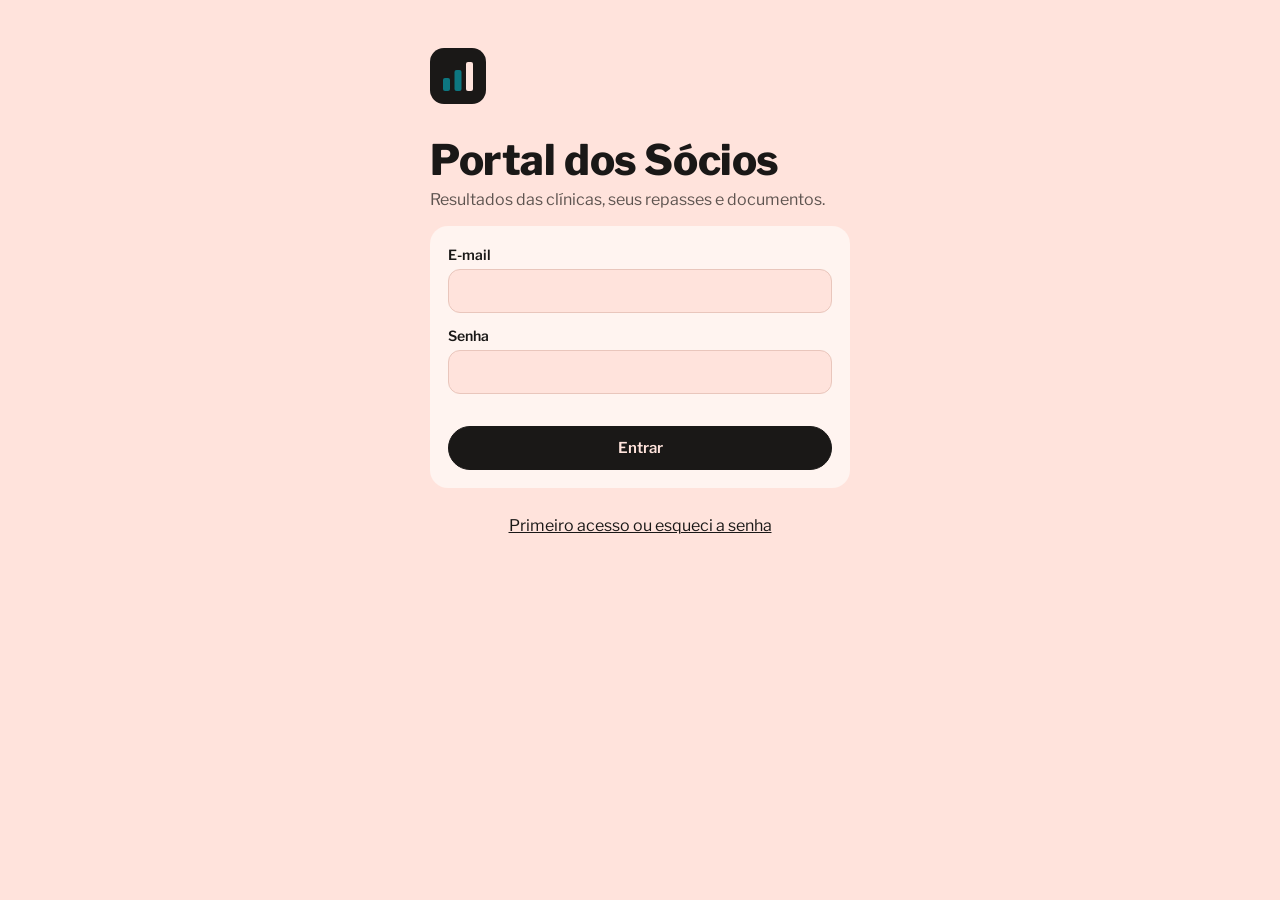
==== index.html @ 08fd9fea "Mês atual com venda, cobrança e metas do painel Dashboards Orthopride Co-Authored-By: Claude Opus 5." ====
<!DOCTYPE html>
<html lang="pt-BR">
<head>
<meta charset="utf-8">
<meta name="viewport" content="width=device-width,initial-scale=1,viewport-fit=cover">
<meta name="theme-color" content="#ffe3dc">
<meta name="apple-mobile-web-app-capable" content="yes">
<meta name="apple-mobile-web-app-title" content="Sócios">
<link rel="manifest" href="manifest.webmanifest">
<link rel="icon" href="icon.svg" type="image/svg+xml">
<link rel="apple-touch-icon" href="icon-192.png">
<title>Portal dos Sócios</title>
<link rel="preconnect" href="https://fonts.googleapis.com">
<link href="https://fonts.googleapis.com/css2?family=Libre+Franklin:wght@400;500;600;800&display=swap" rel="stylesheet">
<style>
/* VOICE: boletim financeiro de bolso, calmo e direto, para sócios conferirem dinheiro no celular.
   IDEA: um extrato: o que você investiu, o que já recebeu e o que ainda falta, mês a mês.
   PICTURE: barras mensais da sua parte, verde-azulado o que foi pago, vinho o que falta.
   COLOUR and TYPE: fundo rosa claro, tinta escura, teal = recebido/positivo, claret = pendente/negativo; Libre Franklin.
   LAYOUT: uma coluna no celular com navegação embaixo; duas colunas a partir de 900px. */
:root{color-scheme:light dark;
--bg:light-dark(#ffe3dc,#1c1512);--card:light-dark(#fff4f0,#271e1a);--ink:light-dark(#1a1817,#f5ece8);
--mut:light-dark(#5e5450,#b7aaa4);--line:light-dark(#e9c6bc,#3d302b);
--pos:light-dark(#0d7680,#3fb3bd);--neg:light-dark(#990f3d,#ef6d93);--chip:light-dark(#f7d2c7,#33261f);
--negbg:light-dark(#f9d0d9,#3a1b24)}
*{box-sizing:border-box;min-width:0}
html{-webkit-text-size-adjust:100%}
body{margin:0;background:var(--bg);color:var(--ink);font:16px/1.5 "Libre Franklin",system-ui,sans-serif;overflow-x:clip;-webkit-font-smoothing:antialiased}
.wrap{max-width:1100px;margin:0 auto;padding:0 max(4vw,16px) calc(96px + env(safe-area-inset-bottom))}
.top{display:flex;align-items:center;gap:10px;padding:calc(12px + env(safe-area-inset-top)) 0 8px}
.top .who{flex:1;font-weight:800;font-size:17px;line-height:1.2}
.top .who small{display:block;font-weight:400;color:var(--mut);font-size:13px}
h1{font-size:clamp(28px,7vw,42px);line-height:1.08;font-weight:800;margin:14px 0 6px;text-wrap:balance;letter-spacing:-.01em}
h2{font-size:19px;font-weight:800;margin:0 0 4px;line-height:1.25}
h3{font-size:16px;font-weight:800;margin:0}
.sub{color:var(--mut);margin:0 0 14px}
.note{color:var(--mut);font-size:14px;margin:0 0 12px}
.card{background:var(--card);border-radius:18px;padding:18px}
.grid{display:grid;gap:14px;grid-template-columns:minmax(0,1fr);margin-top:14px}
@media(min-width:900px){.grid.two{grid-template-columns:minmax(0,1.2fr) minmax(0,1fr)}.span{grid-column:1/-1}}
.kpis{display:grid;grid-template-columns:repeat(2,minmax(0,1fr));gap:10px}
@media(min-width:700px){.kpis{grid-template-columns:repeat(4,minmax(0,1fr))}}
.kpi{background:var(--card);border-radius:16px;padding:14px}
.kpi .l{font-size:14px;color:var(--mut)}
.kpi .v{font-size:clamp(20px,5.4vw,27px);font-weight:800;white-space:nowrap;line-height:1.2;margin:2px 0}
.kpi .d{white-space:normal}
.kpi.alert{background:var(--negbg)}.kpi.alert .v,.kpi.alert .l{color:var(--neg)}
.d{font-size:13px;font-weight:600;white-space:nowrap}
.good{color:var(--pos)}.bad{color:var(--neg)}.mut{color:var(--mut)}
.btn{display:inline-flex;align-items:center;justify-content:center;gap:8px;min-height:44px;padding:0 18px;border-radius:22px;border:1.5px solid var(--ink);background:transparent;color:var(--ink);font:600 15px "Libre Franklin",sans-serif;cursor:pointer;white-space:nowrap;text-decoration:none}
.btn.solid{background:var(--ink);color:var(--bg)}
.btn.small{min-height:36px;padding:0 12px;font-size:14px}
.btn.danger{border-color:var(--neg);color:var(--neg)}
.btn:disabled{opacity:.5;cursor:default}
.btn svg{width:18px;height:18px}
.link{background:none;border:0;color:var(--ink);text-decoration:underline;font:inherit;cursor:pointer;padding:10px 0;min-height:44px}
:focus-visible{outline:3px solid var(--pos);outline-offset:2px}
.scroll{display:flex;gap:8px;overflow-x:auto;scrollbar-width:none;padding:4px 0}
.scroll::-webkit-scrollbar{display:none}
.chip{flex:none;min-height:40px;padding:0 14px;border-radius:20px;border:0;background:var(--chip);color:var(--ink);font:500 14px "Libre Franklin",sans-serif;cursor:pointer;white-space:nowrap}
.chip[aria-pressed=true]{background:var(--ink);color:var(--bg);font-weight:600}
.banner{background:var(--negbg);color:var(--neg);border-radius:16px;padding:14px 16px;margin-top:14px;display:flex;gap:12px;align-items:flex-start}
.banner svg{flex:none;width:22px;height:22px;margin-top:2px}
.banner b{font-weight:800}
.li{display:flex;justify-content:space-between;align-items:center;gap:12px;padding:11px 0;border-bottom:1px solid var(--line);font-size:15px}
.li:last-child{border-bottom:0}
.li .r{text-align:right;white-space:nowrap;font-weight:600}
.li .t{min-width:0;flex:1}.li .t small{display:block;color:var(--mut);font-size:13px}
.tag{display:inline-block;font-size:12px;font-weight:600;padding:2px 8px;border-radius:10px;background:var(--chip);white-space:nowrap}
.tag.neg{background:var(--negbg);color:var(--neg)}.tag.pos{color:var(--pos)}
.clin{display:block;width:100%;text-align:left;background:var(--card);border:0;border-radius:16px;padding:16px;color:inherit;font:inherit;cursor:pointer;margin-bottom:10px}
.clin .row1{display:flex;justify-content:space-between;gap:10px;align-items:baseline}
.clin .nm{font-weight:800;font-size:17px}
.clin .meta{color:var(--mut);font-size:14px;margin-top:2px}
.meter{height:10px;border-radius:5px;background:var(--chip);overflow:hidden;margin:10px 0 4px}
.meter i{display:block;height:100%;background:var(--pos);border-radius:5px;transition:width .6s ease}
.fig{position:relative;height:220px}.fig>svg{position:absolute;inset:0;width:100%;height:100%;overflow:visible}
.legend{display:flex;flex-wrap:wrap;gap:4px 16px;font-size:14px;margin-bottom:8px}
.key{display:inline-flex;align-items:center;gap:6px;white-space:nowrap}
.key i{width:12px;height:12px;border-radius:3px;display:inline-block}
.tbl{overflow-x:auto}
table{border-collapse:collapse;width:100%;font-size:14px}
th,td{padding:8px 10px;text-align:right;white-space:nowrap;border-bottom:1px solid var(--line)}
th:first-child,td:first-child{text-align:left}
th{font-weight:600;color:var(--mut)}
.filtros{display:grid;grid-template-columns:repeat(2,minmax(0,1fr));gap:0 10px}
@media(min-width:900px){.filtros{grid-template-columns:repeat(6,minmax(0,1fr))}}
.filtros .f{margin-bottom:8px}
table.grade td a{color:var(--ink);font-weight:600}
table.grade th:nth-child(2),table.grade td:nth-child(2){text-align:left}
.wrap.largo{max-width:1280px}
table.grade tbody tr.pend td:first-child{box-shadow:inset 3px 0 0 var(--neg)}
table.grade tfoot td{font-weight:800;border-bottom:0;border-top:2px solid var(--ink)}
@media(max-width:760px){
 .tbl{overflow:visible}
 table.grade thead{display:none}
 table.grade,table.grade tbody,table.grade tfoot{display:block}
 table.grade tr{display:grid;grid-template-columns:repeat(3,minmax(0,1fr));gap:2px 10px;padding:12px 0 12px 12px;border-bottom:1px solid var(--line)}
 table.grade tbody tr.pend{box-shadow:inset 3px 0 0 var(--neg)}
 table.grade tbody tr.pend td:first-child{box-shadow:none}
 table.grade td{display:flex;flex-direction:column;align-items:flex-start;text-align:left;border:0;padding:3px 0;white-space:normal;font-size:14px}
 table.grade td::before{content:attr(data-l);font-size:12px;color:var(--mut);font-weight:500}
 table.grade td[data-l=""]::before,table.grade td[data-l="Mês"]::before,table.grade td[data-l="Clínica"]::before{content:none}
 table.grade td[data-l="Mês"],table.grade td[data-l="Clínica"]{font-size:16px}
 table.grade td[data-l="Clínica"]{grid-column:span 2}
 table.grade td[data-l="Situação"],table.grade td[data-l="Falta receber"]{grid-column:span 2}
 table.grade tfoot tr{border-top:2px solid var(--ink);border-bottom:0}
 table.grade tfoot td{border:0}
 table.grade td.empty{grid-column:1/-1;align-items:center}
}
nav.bottom{position:fixed;left:0;right:0;bottom:0;background:var(--card);border-top:1px solid var(--line);display:flex;justify-content:center;padding-bottom:env(safe-area-inset-bottom);z-index:5}
nav.bottom a{flex:1;max-width:160px;display:flex;flex-direction:column;align-items:center;gap:2px;padding:8px 4px;min-height:58px;color:var(--mut);text-decoration:none;font-size:12px;font-weight:600}
nav.bottom a svg{width:24px;height:24px}
nav.bottom a[aria-current=page]{color:var(--ink)}
.tabs{margin-top:6px}
form .f{display:grid;gap:4px;margin-bottom:12px}
label.lb{font-size:14px;font-weight:600}
input,select,textarea{font:16px "Libre Franklin",sans-serif;color:var(--ink);background:var(--bg);border:1.5px solid var(--line);border-radius:12px;padding:10px 12px;min-height:44px;width:100%}
input:focus,select:focus,textarea:focus{border-color:var(--ink);outline:none}
.check{display:flex;align-items:center;gap:10px;min-height:44px;font-size:15px;cursor:pointer}
.check input{width:22px;height:22px;min-height:0;accent-color:var(--pos)}
.row2{display:grid;grid-template-columns:repeat(2,minmax(0,1fr));gap:10px}
.cota{display:grid;grid-template-columns:minmax(0,2fr) minmax(0,1fr) minmax(0,1.4fr) auto;gap:8px;align-items:end;margin-bottom:8px}
@media(max-width:560px){.cota{grid-template-columns:minmax(0,1fr) minmax(0,1fr)}.cota .cl{grid-column:1/-1}}
.err{color:var(--neg);font-size:14px;min-height:20px}
.login{max-width:420px;margin:0 auto;padding-top:calc(48px + env(safe-area-inset-top))}
.login .mark{width:56px;height:56px;margin-bottom:12px}
.modal{position:fixed;inset:0;background:rgb(0 0 0/.45);display:flex;align-items:flex-end;justify-content:center;z-index:20;padding:0}
.modal>div{background:var(--card);width:100%;max-width:640px;max-height:92vh;overflow:auto;border-radius:20px 20px 0 0;padding:20px 18px calc(20px + env(safe-area-inset-bottom))}
@media(min-width:700px){.modal{align-items:center}.modal>div{border-radius:20px}}
.mhead{display:flex;justify-content:space-between;align-items:center;gap:10px;margin-bottom:10px}
.x{background:none;border:0;color:var(--ink);width:44px;height:44px;font-size:26px;cursor:pointer;line-height:1}
.code{font-size:34px;font-weight:800;letter-spacing:.15em;text-align:center;padding:12px;background:var(--bg);border-radius:14px;margin:10px 0}
.toast{position:fixed;left:50%;bottom:calc(76px + env(safe-area-inset-bottom));transform:translateX(-50%);background:var(--ink);color:var(--bg);padding:12px 18px;border-radius:12px;font-size:15px;opacity:0;pointer-events:none;transition:opacity .25s;max-width:90vw;z-index:30}
.toast.on{opacity:1}
.empty{color:var(--mut);padding:18px 0;text-align:center}
.spin{padding:60px 0;text-align:center;color:var(--mut)}
.actions{display:flex;flex-wrap:wrap;gap:8px;margin-top:8px}
@media(prefers-reduced-motion:reduce){*{transition:none!important}}
</style>
</head>
<body>
<div id="app"><div class="spin">Carregando…</div></div>
<div class="toast" id="toast" role="status"></div>
<script src="vendor/supabase.js"></script>
<script src="vendor/xlsx.full.min.js"></script>
<script src="caixa.js?v=6"></script>
<script src="config.js?v=5"></script>
<script src="app.js?v=6"></script>
</body>
</html>
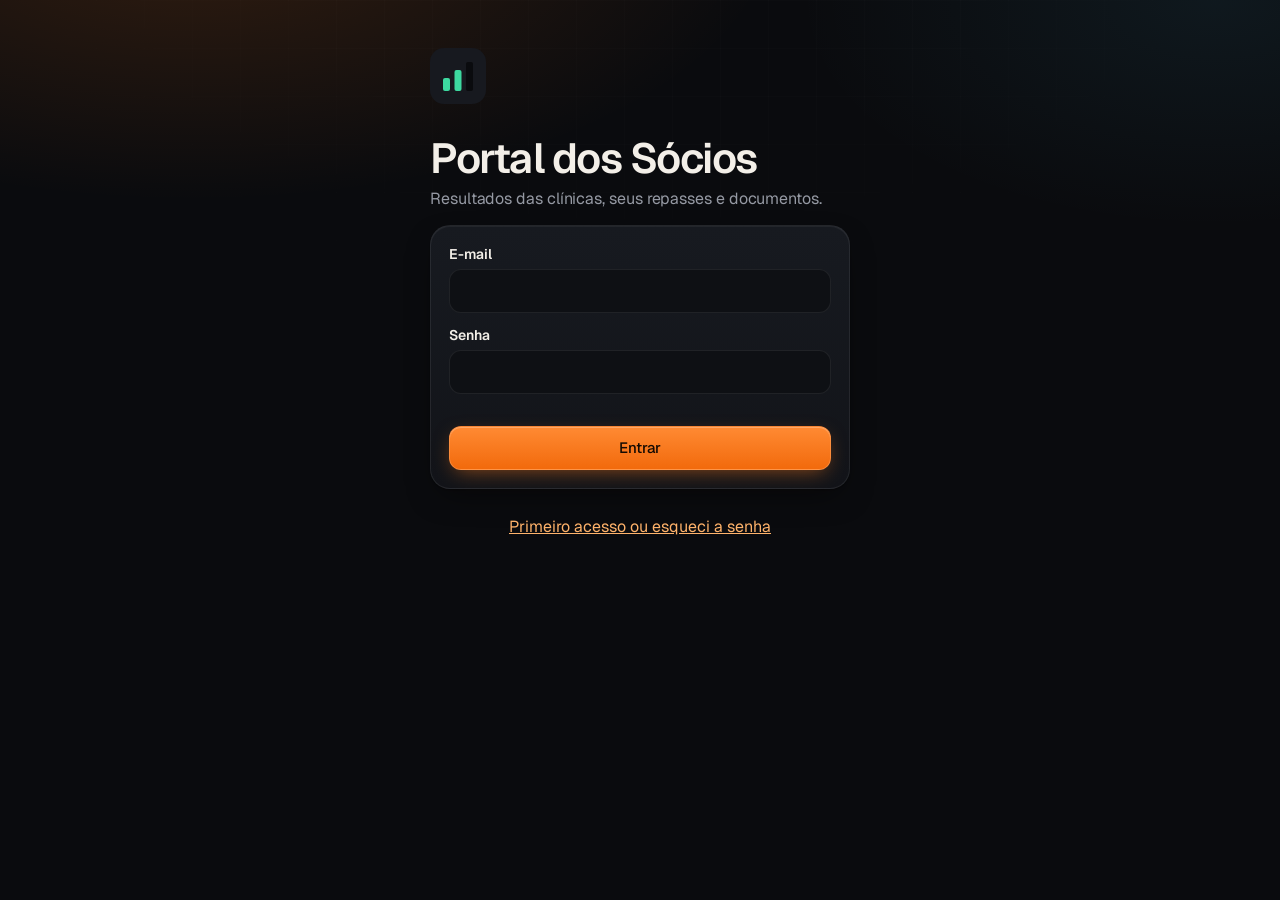
==== commit dccdebdb: "Aplica o tema escuro premium no app principal Co-Authored-By: Claude Opus 5.5 <noreply@anthropic.com" ====
--- a/index.html
+++ b/index.html
@@ -3,7 +3,7 @@
 <head>
 <meta charset="utf-8">
 <meta name="viewport" content="width=device-width,initial-scale=1,viewport-fit=cover">
-<meta name="theme-color" content="#ffe3dc">
+<meta name="theme-color" content="#0A0B0E">
 <meta name="apple-mobile-web-app-capable" content="yes">
 <meta name="apple-mobile-web-app-title" content="Sócios">
 <link rel="manifest" href="manifest.webmanifest">
@@ -11,7 +11,7 @@
 <link rel="apple-touch-icon" href="icon-192.png">
 <title>Portal dos Sócios</title>
 <link rel="preconnect" href="https://fonts.googleapis.com">
-<link href="https://fonts.googleapis.com/css2?family=Libre+Franklin:wght@400;500;600;800&display=swap" rel="stylesheet">
+<link href="https://fonts.googleapis.com/css2?family=Geist:wght@400;500;600;700&family=Geist+Mono:wght@400;500;600&display=swap" rel="stylesheet">
 <style>
 /* VOICE: boletim financeiro de bolso, calmo e direto, para sócios conferirem dinheiro no celular.
    IDEA: um extrato: o que você investiu, o que já recebeu e o que ainda falta, mês a mês.
@@ -108,6 +108,20 @@
  table.grade tfoot td{border:0}
  table.grade td.empty{grid-column:1/-1;align-items:center}
 }
+.vc{padding:12px 0;border-bottom:1px solid var(--line)}.vc:last-of-type{border-bottom:0}
+.vc-h{display:flex;justify-content:space-between;gap:10px;align-items:baseline;font-size:15px}
+.vc-n{display:flex;justify-content:space-between;gap:10px;align-items:baseline;margin:2px 0 8px}.vc-n b{font-size:22px;font-weight:800;white-space:nowrap}
+.vc.forte .vc-h span{font-weight:800}
+.vc-bar{position:relative;height:10px;border-radius:5px;background:var(--chip)}
+.vc-bar i{position:absolute;left:0;top:0;bottom:0;border-radius:5px;background:var(--pos)}
+.vc-bar em{position:absolute;top:-4px;bottom:-4px;width:3px;margin-left:-1.5px;border-radius:2px;background:var(--ink)}
+.vc-s{font-size:13px;margin-top:6px}
+.ritmo{font-size:14px;line-height:1.45;margin:10px 0 0;padding:10px 12px;border-radius:12px;background:var(--bg)}
+.mx{display:grid;grid-template-columns:minmax(0,1.2fr) repeat(3,minmax(0,1fr));gap:4px 12px;align-items:end;padding:12px 0;border-bottom:1px solid var(--line)}
+.mx:last-child{border-bottom:0}.mx.forte .mx-l,.mx.forte b{font-weight:800}
+.mx-l{font-size:15px;align-self:center}.mx small{display:block;font-size:12px;color:var(--mut)}.mx b{font-weight:600;font-size:15px;white-space:nowrap}
+.mx div{text-align:right}
+@media(max-width:600px){.mx{grid-template-columns:repeat(3,minmax(0,1fr))}.mx-l{grid-column:1/-1}.mx div{text-align:left}.mx b{font-size:14px}}
 nav.bottom{position:fixed;left:0;right:0;bottom:0;background:var(--card);border-top:1px solid var(--line);display:flex;justify-content:center;padding-bottom:env(safe-area-inset-bottom);z-index:5}
 nav.bottom a{flex:1;max-width:160px;display:flex;flex-direction:column;align-items:center;gap:2px;padding:8px 4px;min-height:58px;color:var(--mut);text-decoration:none;font-size:12px;font-weight:600}
 nav.bottom a svg{width:24px;height:24px}
@@ -138,6 +152,7 @@
 .actions{display:flex;flex-wrap:wrap;gap:8px;margin-top:8px}
 @media(prefers-reduced-motion:reduce){*{transition:none!important}}
 </style>
+<link rel="stylesheet" href="tema-escuro.css?v=2">
 </head>
 <body>
 <div id="app"><div class="spin">Carregando…</div></div>
@@ -146,6 +161,6 @@
 <script src="vendor/xlsx.full.min.js"></script>
 <script src="caixa.js?v=6"></script>
 <script src="config.js?v=5"></script>
-<script src="app.js?v=6"></script>
+<script src="app.js?v=10"></script>
 </body>
 </html>
--- a/tema-escuro.css
+++ b/tema-escuro.css
@@ -0,0 +1,96 @@
+/* Tema escuro premium — Portal dos Sócios
+   Marca: laranja Orthopride. Dados: venda = laranja, cobrança = ciano, total = marfim.
+   Superfícies com borda fina e brilho interno; números em Geist Mono com algarismos alinhados. */
+:root,:root[data-theme]{color-scheme:dark;
+  --bg:#0A0B0E;--card:#121419;--card2:#171A20;--ink:#F3EFE8;--mut:#9599A3;--line:rgba(255,255,255,.075);
+  --pos:#3DD9A0;--neg:#FF6B81;--chip:#1B1E25;--negbg:rgba(255,107,129,.10);
+  --brand:#FF7A1A;--brand-2:#FFB36B;--brand-tint:rgba(255,122,26,.14);--cyan:#53C8F0;--bar:#FF7A1A;
+  --edge:inset 0 1px 0 rgba(255,255,255,.05);--sombra:0 1px 2px rgba(0,0,0,.4),0 12px 32px -12px rgba(0,0,0,.6)}
+html{background:var(--bg)}
+body{font-family:"Geist",system-ui,sans-serif;font-feature-settings:"ss01";letter-spacing:-.005em;
+  background:radial-gradient(900px 420px at 15% -8%,rgba(255,122,26,.16),transparent 65%),radial-gradient(700px 380px at 95% 0%,rgba(83,200,240,.07),transparent 60%),var(--bg);background-attachment:fixed}
+body::before{content:"";position:fixed;inset:0;pointer-events:none;z-index:0;opacity:.5;
+  background-image:linear-gradient(rgba(255,255,255,.025) 1px,transparent 1px),linear-gradient(90deg,rgba(255,255,255,.025) 1px,transparent 1px);background-size:48px 48px;
+  mask-image:radial-gradient(ellipse 80% 50% at 50% 0%,#000 30%,transparent 75%);-webkit-mask-image:radial-gradient(ellipse 80% 50% at 50% 0%,#000 30%,transparent 75%)}
+.wrap,#app>.wrap{position:relative;z-index:1}
+h1{font-weight:600;letter-spacing:-.035em;line-height:1.04}
+h2{font-weight:600;letter-spacing:-.015em}
+h3{font-weight:600}
+.sub{color:var(--mut)}
+.top .who{font-weight:600}
+/* superfícies */
+.card,.kpi,.clin{background:linear-gradient(180deg,var(--card2),var(--card));border:1px solid var(--line);box-shadow:var(--edge),var(--sombra)}
+.card{border-radius:20px}
+.kpi{border-radius:18px;position:relative;overflow:hidden}
+.kpi .l{font-size:13px;letter-spacing:.01em}
+.kpi .v,.vc-n b{font-family:"Geist",system-ui,sans-serif;font-variant-numeric:tabular-nums;letter-spacing:-.035em}
+table td,.mx b,.li .r,.code,.vc-s,.kpi .d{font-variant-numeric:tabular-nums}
+table td,.code{font-family:"Geist Mono",ui-monospace,monospace;font-size:13px;letter-spacing:-.01em}
+.kpi .v{font-weight:600;font-size:clamp(22px,5.6vw,30px)}
+.kpi.alert{background:linear-gradient(180deg,rgba(255,107,129,.12),rgba(255,107,129,.04));border-color:rgba(255,107,129,.28)}
+.kpi.alert .l,.kpi.alert .v{color:var(--neg)}
+/* KPI de projeção ganha a luz da marca */
+.kpi:nth-child(3)::after{content:"";position:absolute;inset:auto -30% -60% auto;width:180px;height:180px;border-radius:50%;background:radial-gradient(circle,rgba(255,122,26,.22),transparent 70%);pointer-events:none}
+/* botões e chips */
+.btn{border:1px solid var(--line);background:var(--card2);color:var(--ink);font-family:"Geist",sans-serif;font-weight:500;border-radius:12px;box-shadow:var(--edge);transition:background .15s,border-color .15s,transform .1s}
+.btn:hover{border-color:rgba(255,255,255,.16)}
+.btn:active{transform:translateY(1px)}
+.btn.solid{background:linear-gradient(180deg,#FF8A33,#F26A0C);color:#140A02;border-color:rgba(255,160,90,.5);box-shadow:inset 0 1px 0 rgba(255,255,255,.25),0 6px 20px -6px rgba(255,122,26,.55)}
+.btn.danger{border-color:rgba(255,107,129,.35);color:var(--neg);background:transparent}
+.chip{background:var(--chip);border:1px solid var(--line);color:var(--mut);font-family:"Geist",sans-serif;border-radius:999px;transition:color .15s,background .15s,border-color .15s}
+.chip:hover{color:var(--ink)}
+.chip[aria-pressed=true]{background:var(--brand-tint);color:var(--brand-2);border-color:rgba(255,122,26,.45);font-weight:600}
+.link{color:var(--brand-2)}
+:focus-visible{outline:2px solid var(--brand);outline-offset:2px}
+/* tags e avisos */
+.tag{background:var(--chip);border:1px solid var(--line);color:var(--mut);font-weight:500}
+.tag.neg{background:var(--negbg);border-color:rgba(255,107,129,.3);color:var(--neg)}
+.tag.pos{background:rgba(61,217,160,.1);border-color:rgba(61,217,160,.3);color:var(--pos)}
+.banner{background:linear-gradient(180deg,rgba(255,107,129,.12),rgba(255,107,129,.05));border:1px solid rgba(255,107,129,.25);border-radius:16px}
+.ritmo{background:var(--bg);border:1px solid var(--line)}
+/* tabelas e listas */
+th{color:var(--mut);font-weight:500;font-size:12px;letter-spacing:.02em}
+th,td,.li,.row,.vc,.mx,.alert{border-color:var(--line)!important}
+table.grade tbody tr:hover td{background:rgba(255,255,255,.02)}
+table.grade td a,.clin .nm{color:var(--ink)}
+table.grade tfoot td{border-top-color:rgba(255,255,255,.18)!important}
+/* barras de dados */
+.meter,.vc-bar{background:#1F232B;box-shadow:inset 0 1px 2px rgba(0,0,0,.5)}
+.meter i{background:linear-gradient(90deg,#2BBF8A,var(--pos))}
+.vc-bar i{background:linear-gradient(90deg,#E9670F,var(--brand));box-shadow:0 0 12px -2px rgba(255,122,26,.6)}
+.vc.cat-cobranca .vc-bar i{background:linear-gradient(90deg,#2EA8D6,var(--cyan));box-shadow:0 0 12px -2px rgba(83,200,240,.55)}
+.vc.cat-total .vc-bar i{background:linear-gradient(90deg,#CFC9BF,var(--ink));box-shadow:none}
+.vc-bar em{background:var(--ink);box-shadow:0 0 0 2px var(--bg)}
+.vc.cat-venda .vc-h span::before,.vc.cat-cobranca .vc-h span::before,.vc.cat-total .vc-h span::before{content:"";display:inline-block;width:8px;height:8px;border-radius:2px;margin-right:8px;vertical-align:1px;background:var(--brand)}
+.vc.cat-cobranca .vc-h span::before{background:var(--cyan)}
+.vc.cat-total .vc-h span::before{background:var(--ink)}
+.key i{border-radius:2px}
+/* formulários */
+input,select,textarea{font-family:"Geist",sans-serif;background:#0E1014;border:1px solid var(--line);color:var(--ink);border-radius:12px}
+input:focus,select:focus,textarea:focus{border-color:rgba(255,122,26,.6);box-shadow:0 0 0 3px rgba(255,122,26,.15)}
+.check input{accent-color:var(--brand)}
+/* navegação de baixo: vidro escuro */
+nav.bottom{background:rgba(12,13,17,.78);backdrop-filter:saturate(140%) blur(18px);-webkit-backdrop-filter:saturate(140%) blur(18px);border-top:1px solid var(--line)}
+nav.bottom a{color:#6E727C;transition:color .15s}
+nav.bottom a[aria-current=page]{color:var(--brand-2)}
+nav.bottom a[aria-current=page] svg{filter:drop-shadow(0 0 8px rgba(255,122,26,.6))}
+/* modal e avisos flutuantes */
+.modal{background:rgba(0,0,0,.6);backdrop-filter:blur(4px)}
+.modal>div{background:linear-gradient(180deg,var(--card2),var(--card));border:1px solid var(--line);box-shadow:0 30px 80px -20px rgba(0,0,0,.8)}
+.toast{background:var(--card2);color:var(--ink);border:1px solid var(--line);box-shadow:var(--sombra)}
+.code{background:#0E1014;border:1px solid rgba(255,122,26,.35);color:var(--brand-2)}
+/* login */
+.login .mark rect:first-child{fill:#17191F}
+/* movimento sutil: cartões entram de baixo */
+@media(prefers-reduced-motion:no-preference){
+  .kpi,.card,.clin{animation:sobe .45s cubic-bezier(.2,.7,.2,1) both}
+  .kpi:nth-child(2){animation-delay:.04s}.kpi:nth-child(3){animation-delay:.08s}.kpi:nth-child(4){animation-delay:.12s}
+  .grid>.card:nth-child(2){animation-delay:.1s}.grid>.card:nth-child(3){animation-delay:.14s}.grid>.card:nth-child(4){animation-delay:.18s}
+  .vc-bar i,.meter i{animation:enche .9s cubic-bezier(.2,.7,.2,1) both;transform-origin:left}
+}
+@keyframes sobe{from{opacity:0;transform:translateY(8px)}to{opacity:1;transform:none}}
+@keyframes enche{from{transform:scaleX(0)}to{transform:scaleX(1)}}
+/* cartão com gráfico ocupa a altura da linha */
+.grid>.card:has(.fig){display:flex;flex-direction:column}
+.grid>.card:has(.fig) .fig{flex:1;min-height:220px}
+.kpi .d{display:block;line-height:1.35;margin-top:2px}
